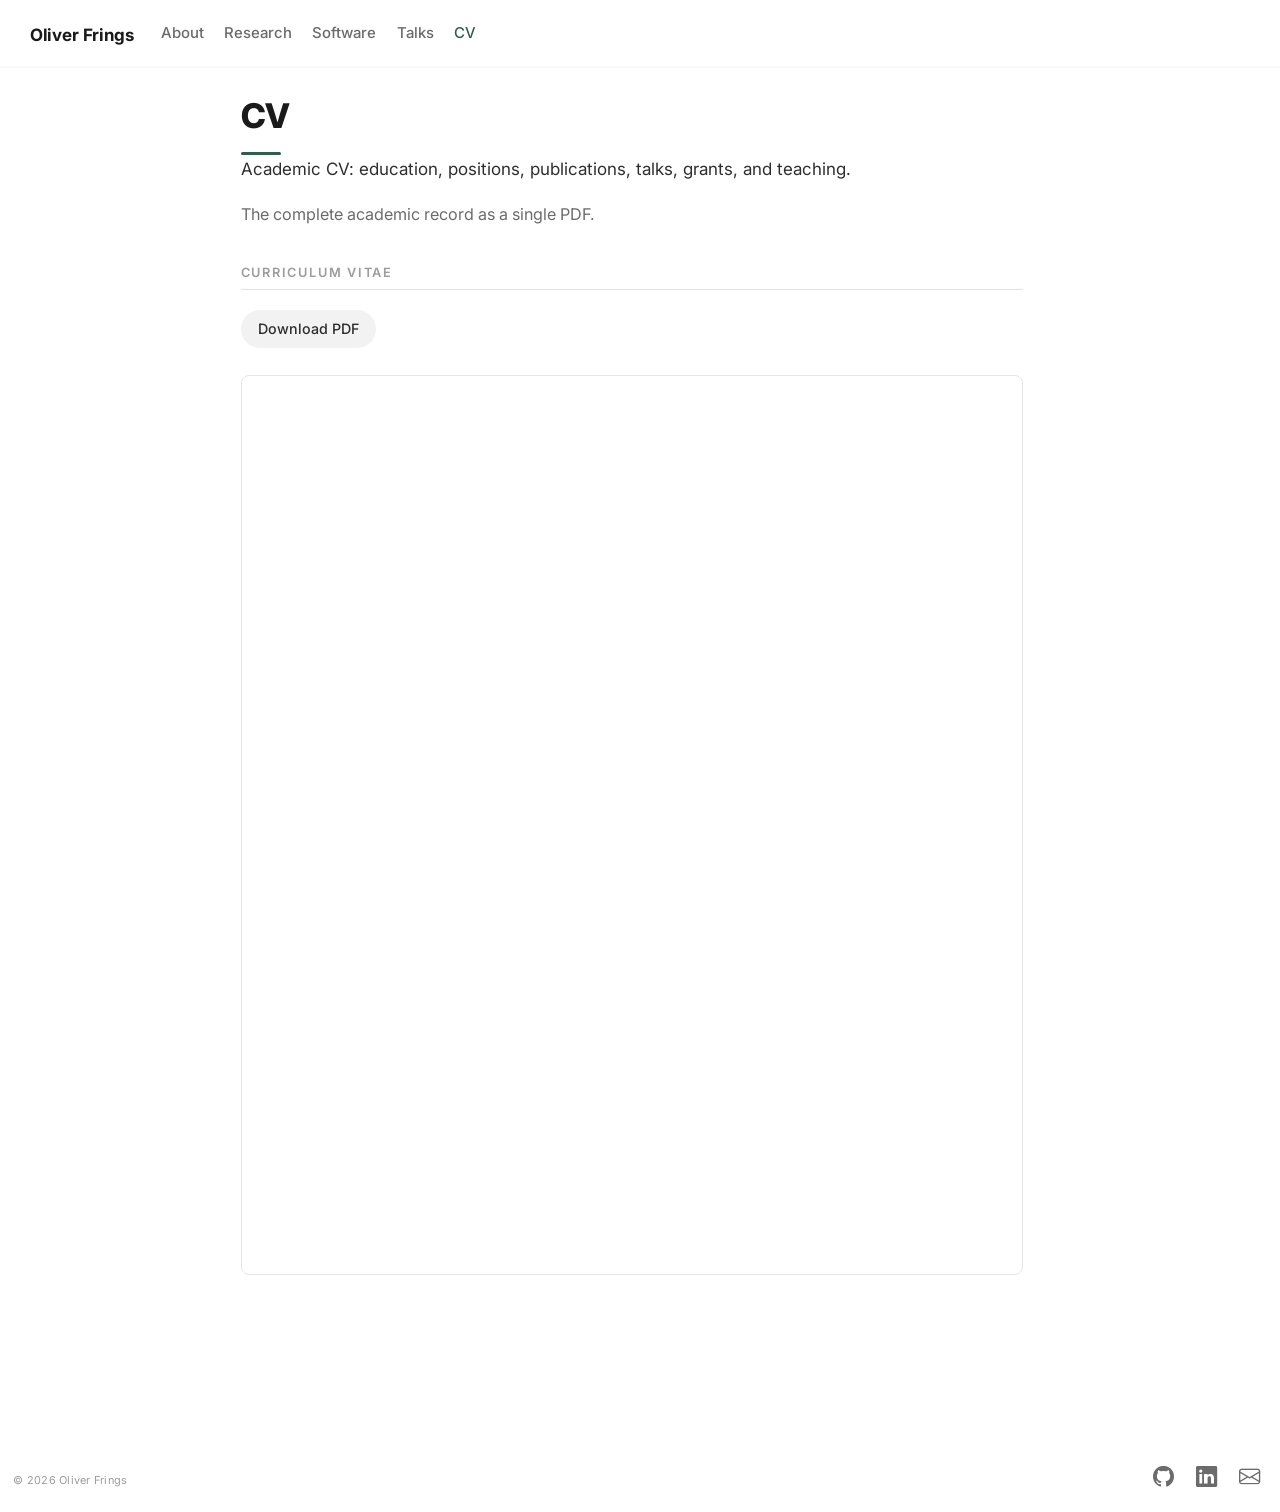
==== docs/cv.html @ c89a1212 "Reduce name and content repetition across pages Co-Authored-By: Claude Fable 5 <noreply@anthropic.co" ====
<!DOCTYPE html>
<html xmlns="http://www.w3.org/1999/xhtml" lang="en" xml:lang="en"><head>

<meta charset="utf-8">
<meta name="generator" content="quarto-1.9.38">

<meta name="viewport" content="width=device-width, initial-scale=1.0, user-scalable=yes">

<meta name="description" content="Academic CV: education, positions, publications, talks, grants, and teaching.">

<title>CV – Oliver Frings</title>
<style>
/* Default styles provided by pandoc.
** See https://pandoc.org/MANUAL.html#variables-for-html for config info.
*/
code{white-space: pre-wrap;}
span.smallcaps{font-variant: small-caps;}
div.columns{display: flex; gap: min(4vw, 1.5em);}
div.column{flex: auto; overflow-x: auto;}
div.hanging-indent{margin-left: 1.5em; text-indent: -1.5em;}
ul.task-list{list-style: none;}
ul.task-list li input[type="checkbox"] {
  width: 0.8em;
  margin: 0 0.8em 0.2em -1em; /* quarto-specific, see https://github.com/quarto-dev/quarto-cli/issues/4556 */ 
  vertical-align: middle;
}
</style>


<script src="site_libs/quarto-nav/quarto-nav.js"></script>
<script src="site_libs/quarto-nav/headroom.min.js"></script>
<link href="./assets/favicon.svg" rel="icon" type="image/svg+xml">
<script src="site_libs/clipboard/clipboard.min.js"></script>
<script src="site_libs/quarto-html/quarto.js" type="module"></script>
<script src="site_libs/quarto-html/tabsets/tabsets.js" type="module"></script>
<script src="site_libs/quarto-html/popper.min.js"></script>
<script src="site_libs/quarto-html/tippy.umd.min.js"></script>
<script src="site_libs/quarto-html/anchor.min.js"></script>
<link href="site_libs/quarto-html/tippy.css" rel="stylesheet">
<link href="site_libs/quarto-html/quarto-syntax-highlighting-15634bcf2e68342d4ad2dfa704d543f6.css" rel="stylesheet" id="quarto-text-highlighting-styles">
<script src="site_libs/bootstrap/bootstrap.min.js"></script>
<link href="site_libs/bootstrap/bootstrap-icons.css" rel="stylesheet">
<link href="site_libs/bootstrap/bootstrap-99e73b617d956689dbce2d72e09e2d67.min.css" rel="stylesheet" append-hash="true" id="quarto-bootstrap" data-mode="light">
<script id="quarto-search-options" type="application/json">{
  "language": {
    "search-no-results-text": "No results",
    "search-matching-documents-text": "matching documents",
    "search-copy-link-title": "Copy link to search",
    "search-hide-matches-text": "Hide additional matches",
    "search-more-match-text": "more match in this document",
    "search-more-matches-text": "more matches in this document",
    "search-clear-button-title": "Clear",
    "search-text-placeholder": "",
    "search-detached-cancel-button-title": "Cancel",
    "search-submit-button-title": "Submit",
    "search-label": "Search"
  }
}</script>
<link rel="preconnect" href="https://fonts.googleapis.com">
<link rel="preconnect" href="https://fonts.gstatic.com" crossorigin="">
<link href="https://fonts.googleapis.com/css2?family=Inter:wght@400;500;600;700;800&amp;display=swap" rel="stylesheet">
<script type="application/ld+json">
{
  "@context": "https://schema.org",
  "@type": "Person",
  "name": "Oliver Frings",
  "url": "https://o-frings.github.io",
  "jobTitle": "PhD Candidate in Economics",
  "worksFor": [
    {"@type": "Organization", "name": "AgroParisTech"},
    {"@type": "Organization", "name": "Climate Economics Chair"}
  ],
  "affiliation": [
    {"@type": "Organization", "name": "University of Cambridge, Department of Land Economy"}
  ],
  "email": "oliver.frings@agroparistech.fr",
  "sameAs": [
    "https://orcid.org/0000-0003-2682-2304",
    "https://scholar.google.com/citations?user=DgFqKHYAAAAJ",
    "https://www.linkedin.com/in/oliver-frings-x161/",
    "https://github.com/o-frings"
  ]
}
</script>


<meta property="og:title" content="CV – Oliver Frings">
<meta property="og:description" content="Academic CV: education, positions, publications, talks, grants, and teaching.">
<meta property="og:site_name" content="Oliver Frings">
<meta name="twitter:title" content="CV – Oliver Frings">
<meta name="twitter:description" content="Academic CV: education, positions, publications, talks, grants, and teaching.">
<meta name="twitter:card" content="summary">
</head>

<body class="nav-fixed fullcontent quarto-light">

<div id="quarto-search-results"></div>
  <header id="quarto-header" class="headroom fixed-top">
    <nav class="navbar navbar-expand-lg " data-bs-theme="dark">
      <div class="navbar-container container-fluid">
      <div class="navbar-brand-container mx-auto">
    <a class="navbar-brand" href="./index.html">
    <span class="navbar-title">Oliver Frings</span>
    </a>
  </div>
          <button class="navbar-toggler" type="button" data-bs-toggle="collapse" data-bs-target="#navbarCollapse" aria-controls="navbarCollapse" role="menu" aria-expanded="false" aria-label="Toggle navigation" onclick="if (window.quartoToggleHeadroom) { window.quartoToggleHeadroom(); }">
  <span class="navbar-toggler-icon"></span>
</button>
          <div class="collapse navbar-collapse" id="navbarCollapse">
            <ul class="navbar-nav navbar-nav-scroll me-auto">
  <li class="nav-item">
    <a class="nav-link" href="./index.html"> 
<span class="menu-text">About</span></a>
  </li>  
  <li class="nav-item">
    <a class="nav-link" href="./research.html"> 
<span class="menu-text">Research</span></a>
  </li>  
  <li class="nav-item">
    <a class="nav-link" href="./software.html"> 
<span class="menu-text">Software</span></a>
  </li>  
  <li class="nav-item">
    <a class="nav-link" href="./talks.html"> 
<span class="menu-text">Talks</span></a>
  </li>  
  <li class="nav-item">
    <a class="nav-link active" href="./cv.html" aria-current="page"> 
<span class="menu-text">CV</span></a>
  </li>  
</ul>
          </div> <!-- /navcollapse -->
            <div class="quarto-navbar-tools">
</div>
      </div> <!-- /container-fluid -->
    </nav>
</header>
<!-- content -->
<div id="quarto-content" class="quarto-container page-columns page-rows-contents page-layout-article page-navbar">
<!-- sidebar -->
<!-- margin-sidebar -->
    
<!-- main -->
<main class="content" id="quarto-document-content">

<header id="title-block-header" class="quarto-title-block default">
<div class="quarto-title">
<h1 class="title">CV</h1>
</div>

<div>
  <div class="description">
    Academic CV: education, positions, publications, talks, grants, and teaching.
  </div>
</div>


<div class="quarto-title-meta">

    
  
    
  </div>
  


</header>


<p><span class="lead-line">The complete academic record as a single PDF.</span></p>
<section id="curriculum-vitae" class="level2">
<h2 class="anchored" data-anchor-id="curriculum-vitae">Curriculum vitae</h2>
<p><a href="assets/CV_Oliver_Frings.pdf" class="pill">Download PDF</a></p>
<iframe src="assets/CV_Oliver_Frings.pdf" width="100%" height="900">
</iframe>


</section>

</main> <!-- /main -->
<script id="quarto-html-after-body" type="application/javascript">
  window.document.addEventListener("DOMContentLoaded", function (event) {
    const icon = "";
    const anchorJS = new window.AnchorJS();
    anchorJS.options = {
      placement: 'right',
      icon: icon
    };
    anchorJS.add('.anchored');
    const isCodeAnnotation = (el) => {
      for (const clz of el.classList) {
        if (clz.startsWith('code-annotation-')) {                     
          return true;
        }
      }
      return false;
    }
    const onCopySuccess = function(e) {
      // button target
      const button = e.trigger;
      // don't keep focus
      button.blur();
      // flash "checked"
      button.classList.add('code-copy-button-checked');
      var currentTitle = button.getAttribute("title");
      button.setAttribute("title", "Copied!");
      let tooltip;
      if (window.bootstrap) {
        button.setAttribute("data-bs-toggle", "tooltip");
        button.setAttribute("data-bs-placement", "left");
        button.setAttribute("data-bs-title", "Copied!");
        tooltip = new bootstrap.Tooltip(button, 
          { trigger: "manual", 
            customClass: "code-copy-button-tooltip",
            offset: [0, -8]});
        tooltip.show();    
      }
      setTimeout(function() {
        if (tooltip) {
          tooltip.hide();
          button.removeAttribute("data-bs-title");
          button.removeAttribute("data-bs-toggle");
          button.removeAttribute("data-bs-placement");
        }
        button.setAttribute("title", currentTitle);
        button.classList.remove('code-copy-button-checked');
      }, 1000);
      // clear code selection
      e.clearSelection();
    }
    const getTextToCopy = function(trigger) {
      const outerScaffold = trigger.parentElement.cloneNode(true);
      const codeEl = outerScaffold.querySelector('code');
      for (const childEl of codeEl.children) {
        if (isCodeAnnotation(childEl)) {
          childEl.remove();
        }
      }
      return codeEl.innerText;
    }
    const clipboard = new window.ClipboardJS('.code-copy-button:not([data-in-quarto-modal])', {
      text: getTextToCopy
    });
    clipboard.on('success', onCopySuccess);
    if (window.document.getElementById('quarto-embedded-source-code-modal')) {
      const clipboardModal = new window.ClipboardJS('.code-copy-button[data-in-quarto-modal]', {
        text: getTextToCopy,
        container: window.document.getElementById('quarto-embedded-source-code-modal')
      });
      clipboardModal.on('success', onCopySuccess);
    }
      var localhostRegex = new RegExp(/^(?:http|https):\/\/localhost\:?[0-9]*\//);
      var mailtoRegex = new RegExp(/^mailto:/);
        var filterRegex = new RegExp("https:\/\/o-frings\.github\.io");
      var isInternal = (href) => {
          return filterRegex.test(href) || localhostRegex.test(href) || mailtoRegex.test(href);
      }
      // Inspect non-navigation links and adorn them if external
     var links = window.document.querySelectorAll('a[href]:not(.nav-link):not(.navbar-brand):not(.toc-action):not(.sidebar-link):not(.sidebar-item-toggle):not(.pagination-link):not(.no-external):not([aria-hidden]):not(.dropdown-item):not(.quarto-navigation-tool):not(.about-link)');
      for (var i=0; i<links.length; i++) {
        const link = links[i];
        if (!isInternal(link.href)) {
          // undo the damage that might have been done by quarto-nav.js in the case of
          // links that we want to consider external
          if (link.dataset.originalHref !== undefined) {
            link.href = link.dataset.originalHref;
          }
            // target, if specified
            link.setAttribute("target", "_blank");
            if (link.getAttribute("rel") === null) {
              link.setAttribute("rel", "noopener");
            }
        }
      }
    function tippyHover(el, contentFn, onTriggerFn, onUntriggerFn) {
      const config = {
        allowHTML: true,
        maxWidth: 500,
        delay: 100,
        arrow: false,
        appendTo: function(el) {
            return el.parentElement;
        },
        interactive: true,
        interactiveBorder: 10,
        theme: 'quarto',
        placement: 'bottom-start',
      };
      if (contentFn) {
        config.content = contentFn;
      }
      if (onTriggerFn) {
        config.onTrigger = onTriggerFn;
      }
      if (onUntriggerFn) {
        config.onUntrigger = onUntriggerFn;
      }
      window.tippy(el, config); 
    }
    const noterefs = window.document.querySelectorAll('a[role="doc-noteref"]');
    for (var i=0; i<noterefs.length; i++) {
      const ref = noterefs[i];
      tippyHover(ref, function() {
        // use id or data attribute instead here
        let href = ref.getAttribute('data-footnote-href') || ref.getAttribute('href');
        try { href = new URL(href).hash; } catch {}
        const id = href.replace(/^#\/?/, "");
        const note = window.document.getElementById(id);
        if (note) {
          return note.innerHTML;
        } else {
          return "";
        }
      });
    }
    const xrefs = window.document.querySelectorAll('a.quarto-xref');
    const processXRef = (id, note) => {
      // Strip column container classes
      const stripColumnClz = (el) => {
        el.classList.remove("page-full", "page-columns");
        if (el.children) {
          for (const child of el.children) {
            stripColumnClz(child);
          }
        }
      }
      stripColumnClz(note)
      if (id === null || id.startsWith('sec-')) {
        // Special case sections, only their first couple elements
        const container = document.createElement("div");
        if (note.children && note.children.length > 2) {
          container.appendChild(note.children[0].cloneNode(true));
          for (let i = 1; i < note.children.length; i++) {
            const child = note.children[i];
            if (child.tagName === "P" && child.innerText === "") {
              continue;
            } else {
              container.appendChild(child.cloneNode(true));
              break;
            }
          }
          if (window.Quarto?.typesetMath) {
            window.Quarto.typesetMath(container);
          }
          return container.innerHTML
        } else {
          if (window.Quarto?.typesetMath) {
            window.Quarto.typesetMath(note);
          }
          return note.innerHTML;
        }
      } else {
        // Remove any anchor links if they are present
        const anchorLink = note.querySelector('a.anchorjs-link');
        if (anchorLink) {
          anchorLink.remove();
        }
        if (window.Quarto?.typesetMath) {
          window.Quarto.typesetMath(note);
        }
        if (note.classList.contains("callout")) {
          return note.outerHTML;
        } else {
          return note.innerHTML;
        }
      }
    }
    for (var i=0; i<xrefs.length; i++) {
      const xref = xrefs[i];
      tippyHover(xref, undefined, function(instance) {
        instance.disable();
        let url = xref.getAttribute('href');
        let hash = undefined; 
        if (url.startsWith('#')) {
          hash = url;
        } else {
          try { hash = new URL(url).hash; } catch {}
        }
        if (hash) {
          const id = hash.replace(/^#\/?/, "");
          const note = window.document.getElementById(id);
          if (note !== null) {
            try {
              const html = processXRef(id, note.cloneNode(true));
              instance.setContent(html);
            } finally {
              instance.enable();
              instance.show();
            }
          } else {
            // See if we can fetch this
            fetch(url.split('#')[0])
            .then(res => res.text())
            .then(html => {
              const parser = new DOMParser();
              const htmlDoc = parser.parseFromString(html, "text/html");
              const note = htmlDoc.getElementById(id);
              if (note !== null) {
                const html = processXRef(id, note);
                instance.setContent(html);
              } 
            }).finally(() => {
              instance.enable();
              instance.show();
            });
          }
        } else {
          // See if we can fetch a full url (with no hash to target)
          // This is a special case and we should probably do some content thinning / targeting
          fetch(url)
          .then(res => res.text())
          .then(html => {
            const parser = new DOMParser();
            const htmlDoc = parser.parseFromString(html, "text/html");
            const note = htmlDoc.querySelector('main.content');
            if (note !== null) {
              // This should only happen for chapter cross references
              // (since there is no id in the URL)
              // remove the first header
              if (note.children.length > 0 && note.children[0].tagName === "HEADER") {
                note.children[0].remove();
              }
              const html = processXRef(null, note);
              instance.setContent(html);
            } 
          }).finally(() => {
            instance.enable();
            instance.show();
          });
        }
      }, function(instance) {
      });
    }
        let selectedAnnoteEl;
        const selectorForAnnotation = ( cell, annotation) => {
          let cellAttr = 'data-code-cell="' + cell + '"';
          let lineAttr = 'data-code-annotation="' +  annotation + '"';
          const selector = 'span[' + cellAttr + '][' + lineAttr + ']';
          return selector;
        }
        const selectCodeLines = (annoteEl) => {
          const doc = window.document;
          const targetCell = annoteEl.getAttribute("data-target-cell");
          const targetAnnotation = annoteEl.getAttribute("data-target-annotation");
          const annoteSpan = window.document.querySelector(selectorForAnnotation(targetCell, targetAnnotation));
          const lines = annoteSpan.getAttribute("data-code-lines").split(",");
          const lineIds = lines.map((line) => {
            return targetCell + "-" + line;
          })
          let top = null;
          let height = null;
          let parent = null;
          if (lineIds.length > 0) {
              //compute the position of the single el (top and bottom and make a div)
              const el = window.document.getElementById(lineIds[0]);
              top = el.offsetTop;
              height = el.offsetHeight;
              parent = el.parentElement.parentElement;
            if (lineIds.length > 1) {
              const lastEl = window.document.getElementById(lineIds[lineIds.length - 1]);
              const bottom = lastEl.offsetTop + lastEl.offsetHeight;
              height = bottom - top;
            }
            if (top !== null && height !== null && parent !== null) {
              // cook up a div (if necessary) and position it 
              let div = window.document.getElementById("code-annotation-line-highlight");
              if (div === null) {
                div = window.document.createElement("div");
                div.setAttribute("id", "code-annotation-line-highlight");
                div.style.position = 'absolute';
                parent.appendChild(div);
              }
              div.style.top = top - 2 + "px";
              div.style.height = height + 4 + "px";
              div.style.left = 0;
              let gutterDiv = window.document.getElementById("code-annotation-line-highlight-gutter");
              if (gutterDiv === null) {
                gutterDiv = window.document.createElement("div");
                gutterDiv.setAttribute("id", "code-annotation-line-highlight-gutter");
                gutterDiv.style.position = 'absolute';
                const codeCell = window.document.getElementById(targetCell);
                const gutter = codeCell.querySelector('.code-annotation-gutter');
                gutter.appendChild(gutterDiv);
              }
              gutterDiv.style.top = top - 2 + "px";
              gutterDiv.style.height = height + 4 + "px";
            }
            selectedAnnoteEl = annoteEl;
          }
        };
        const unselectCodeLines = () => {
          const elementsIds = ["code-annotation-line-highlight", "code-annotation-line-highlight-gutter"];
          elementsIds.forEach((elId) => {
            const div = window.document.getElementById(elId);
            if (div) {
              div.remove();
            }
          });
          selectedAnnoteEl = undefined;
        };
          // Handle positioning of the toggle
      window.addEventListener(
        "resize",
        throttle(() => {
          elRect = undefined;
          if (selectedAnnoteEl) {
            selectCodeLines(selectedAnnoteEl);
          }
        }, 10)
      );
      function throttle(fn, ms) {
      let throttle = false;
      let timer;
        return (...args) => {
          if(!throttle) { // first call gets through
              fn.apply(this, args);
              throttle = true;
          } else { // all the others get throttled
              if(timer) clearTimeout(timer); // cancel #2
              timer = setTimeout(() => {
                fn.apply(this, args);
                timer = throttle = false;
              }, ms);
          }
        };
      }
        // Attach click handler to the DT
        const annoteDls = window.document.querySelectorAll('dt[data-target-cell]');
        for (const annoteDlNode of annoteDls) {
          annoteDlNode.addEventListener('click', (event) => {
            const clickedEl = event.target;
            if (clickedEl !== selectedAnnoteEl) {
              unselectCodeLines();
              const activeEl = window.document.querySelector('dt[data-target-cell].code-annotation-active');
              if (activeEl) {
                activeEl.classList.remove('code-annotation-active');
              }
              selectCodeLines(clickedEl);
              clickedEl.classList.add('code-annotation-active');
            } else {
              // Unselect the line
              unselectCodeLines();
              clickedEl.classList.remove('code-annotation-active');
            }
          });
        }
    const findCites = (el) => {
      const parentEl = el.parentElement;
      if (parentEl) {
        const cites = parentEl.dataset.cites;
        if (cites) {
          return {
            el,
            cites: cites.split(' ')
          };
        } else {
          return findCites(el.parentElement)
        }
      } else {
        return undefined;
      }
    };
    var bibliorefs = window.document.querySelectorAll('a[role="doc-biblioref"]');
    for (var i=0; i<bibliorefs.length; i++) {
      const ref = bibliorefs[i];
      const citeInfo = findCites(ref);
      if (citeInfo) {
        tippyHover(citeInfo.el, function() {
          var popup = window.document.createElement('div');
          citeInfo.cites.forEach(function(cite) {
            var citeDiv = window.document.createElement('div');
            citeDiv.classList.add('hanging-indent');
            citeDiv.classList.add('csl-entry');
            var biblioDiv = window.document.getElementById('ref-' + cite);
            if (biblioDiv) {
              citeDiv.innerHTML = biblioDiv.innerHTML;
            }
            popup.appendChild(citeDiv);
          });
          return popup.innerHTML;
        });
      }
    }
  });
  </script>
</div> <!-- /content -->
<footer class="footer">
  <div class="nav-footer">
    <div class="nav-footer-left">
<p>© 2026 Oliver Frings</p>
</div>   
    <div class="nav-footer-center">
      &nbsp;
    </div>
    <div class="nav-footer-right">
      <ul class="footer-items list-unstyled">
    <li class="nav-item compact">
    <a class="nav-link" href="https://github.com/o-frings">
      <i class="bi bi-github" role="img" aria-label="GitHub">
</i> 
    </a>
  </li>  
    <li class="nav-item compact">
    <a class="nav-link" href="https://www.linkedin.com/in/oliver-frings-x161/">
      <i class="bi bi-linkedin" role="img" aria-label="LinkedIn">
</i> 
    </a>
  </li>  
    <li class="nav-item compact">
    <a class="nav-link" href="mailto:oliver.frings@agroparistech.fr">
      <i class="bi bi-envelope" role="img" aria-label="Email">
</i> 
    </a>
  </li>  
</ul>
    </div>
  </div>
</footer>
<script>
// Swipe left/right on touch devices to move between pages
(function () {
  if (!('ontouchstart' in window)) return;
  var pages = ['index.html', 'research.html', 'software.html', 'talks.html', 'cv.html'];
  var path = location.pathname.split('/').pop() || 'index.html';
  var i = pages.indexOf(path);
  if (i < 0) return;
  var x0 = null, y0 = 0, t0 = 0;
  document.addEventListener('touchstart', function (e) {
    if (e.touches.length !== 1) { x0 = null; return; }
    x0 = e.touches[0].clientX; y0 = e.touches[0].clientY; t0 = Date.now();
  }, { passive: true });
  document.addEventListener('touchend', function (e) {
    if (x0 === null) return;
    var dx = e.changedTouches[0].clientX - x0;
    var dy = e.changedTouches[0].clientY - y0;
    var dt = Date.now() - t0;
    x0 = null;
    if (dt > 600 || Math.abs(dx) < 70 || Math.abs(dy) > 50) return;
    var j = dx < 0 ? i + 1 : i - 1;
    if (j < 0 || j >= pages.length) return;
    location.href = pages[j];
  }, { passive: true });
})();
</script>




</body></html>
---- docs/site_libs/quarto-html/tippy.css ----
.tippy-box[data-animation=fade][data-state=hidden]{opacity:0}[data-tippy-root]{max-width:calc(100vw - 10px)}.tippy-box{position:relative;background-color:#333;color:#fff;border-radius:4px;font-size:14px;line-height:1.4;white-space:normal;outline:0;transition-property:transform,visibility,opacity}.tippy-box[data-placement^=top]>.tippy-arrow{bottom:0}.tippy-box[data-placement^=top]>.tippy-arrow:before{bottom:-7px;left:0;border-width:8px 8px 0;border-top-color:initial;transform-origin:center top}.tippy-box[data-placement^=bottom]>.tippy-arrow{top:0}.tippy-box[data-placement^=bottom]>.tippy-arrow:before{top:-7px;left:0;border-width:0 8px 8px;border-bottom-color:initial;transform-origin:center bottom}.tippy-box[data-placement^=left]>.tippy-arrow{right:0}.tippy-box[data-placement^=left]>.tippy-arrow:before{border-width:8px 0 8px 8px;border-left-color:initial;right:-7px;transform-origin:center left}.tippy-box[data-placement^=right]>.tippy-arrow{left:0}.tippy-box[data-placement^=right]>.tippy-arrow:before{left:-7px;border-width:8px 8px 8px 0;border-right-color:initial;transform-origin:center right}.tippy-box[data-inertia][data-state=visible]{transition-timing-function:cubic-bezier(.54,1.5,.38,1.11)}.tippy-arrow{width:16px;height:16px;color:#333}.tippy-arrow:before{content:"";position:absolute;border-color:transparent;border-style:solid}.tippy-content{position:relative;padding:5px 9px;z-index:1}
---- docs/site_libs/quarto-html/quarto-syntax-highlighting-15634bcf2e68342d4ad2dfa704d543f6.css ----
/* quarto syntax highlight colors */
:root {
  --quarto-hl-ot-color: #003B4F;
  --quarto-hl-at-color: #657422;
  --quarto-hl-ss-color: #20794D;
  --quarto-hl-an-color: #5E5E5E;
  --quarto-hl-fu-color: #4758AB;
  --quarto-hl-st-color: #20794D;
  --quarto-hl-cf-color: #003B4F;
  --quarto-hl-op-color: #5E5E5E;
  --quarto-hl-er-color: #AD0000;
  --quarto-hl-bn-color: #AD0000;
  --quarto-hl-al-color: #AD0000;
  --quarto-hl-va-color: #111111;
  --quarto-hl-bu-color: inherit;
  --quarto-hl-ex-color: inherit;
  --quarto-hl-pp-color: #AD0000;
  --quarto-hl-in-color: #5E5E5E;
  --quarto-hl-vs-color: #20794D;
  --quarto-hl-wa-color: #5E5E5E;
  --quarto-hl-do-color: #5E5E5E;
  --quarto-hl-im-color: #00769E;
  --quarto-hl-ch-color: #20794D;
  --quarto-hl-dt-color: #AD0000;
  --quarto-hl-fl-color: #AD0000;
  --quarto-hl-co-color: #5E5E5E;
  --quarto-hl-cv-color: #5E5E5E;
  --quarto-hl-cn-color: #8f5902;
  --quarto-hl-sc-color: #5E5E5E;
  --quarto-hl-dv-color: #AD0000;
  --quarto-hl-kw-color: #003B4F;
}

/* other quarto variables */
:root {
  --quarto-font-monospace: SFMono-Regular, Menlo, Monaco, Consolas, "Liberation Mono", "Courier New", monospace;
}

/* syntax highlight based on Pandoc's rules */
pre > code.sourceCode > span {
  color: #003B4F;
}

code.sourceCode > span {
  color: #003B4F;
}

div.sourceCode,
div.sourceCode pre.sourceCode {
  color: #003B4F;
}

/* Normal */
code span {
  color: #003B4F;
}

/* Alert */
code span.al {
  color: #AD0000;
  font-style: inherit;
}

/* Annotation */
code span.an {
  color: #5E5E5E;
  font-style: inherit;
}

/* Attribute */
code span.at {
  color: #657422;
  font-style: inherit;
}

/* BaseN */
code span.bn {
  color: #AD0000;
  font-style: inherit;
}

/* BuiltIn */
code span.bu {
  font-style: inherit;
}

/* ControlFlow */
code span.cf {
  color: #003B4F;
  font-weight: bold;
  font-style: inherit;
}

/* Char */
code span.ch {
  color: #20794D;
  font-style: inherit;
}

/* Constant */
code span.cn {
  color: #8f5902;
  font-style: inherit;
}

/* Comment */
code span.co {
  color: #5E5E5E;
  font-style: inherit;
}

/* CommentVar */
code span.cv {
  color: #5E5E5E;
  font-style: italic;
}

/* Documentation */
code span.do {
  color: #5E5E5E;
  font-style: italic;
}

/* DataType */
code span.dt {
  color: #AD0000;
  font-style: inherit;
}

/* DecVal */
code span.dv {
  color: #AD0000;
  font-style: inherit;
}

/* Error */
code span.er {
  color: #AD0000;
  font-style: inherit;
}

/* Extension */
code span.ex {
  font-style: inherit;
}

/* Float */
code span.fl {
  color: #AD0000;
  font-style: inherit;
}

/* Function */
code span.fu {
  color: #4758AB;
  font-style: inherit;
}

/* Import */
code span.im {
  color: #00769E;
  font-style: inherit;
}

/* Information */
code span.in {
  color: #5E5E5E;
  font-style: inherit;
}

/* Keyword */
code span.kw {
  color: #003B4F;
  font-weight: bold;
  font-style: inherit;
}

/* Operator */
code span.op {
  color: #5E5E5E;
  font-style: inherit;
}

/* Other */
code span.ot {
  color: #003B4F;
  font-style: inherit;
}

/* Preprocessor */
code span.pp {
  color: #AD0000;
  font-style: inherit;
}

/* SpecialChar */
code span.sc {
  color: #5E5E5E;
  font-style: inherit;
}

/* SpecialString */
code span.ss {
  color: #20794D;
  font-style: inherit;
}

/* String */
code span.st {
  color: #20794D;
  font-style: inherit;
}

/* Variable */
code span.va {
  color: #111111;
  font-style: inherit;
}

/* VerbatimString */
code span.vs {
  color: #20794D;
  font-style: inherit;
}

/* Warning */
code span.wa {
  color: #5E5E5E;
  font-style: italic;
}

.prevent-inlining {
  content: "</";
}

/*# sourceMappingURL=f23921c56f73e400b49028c9186a1aa0.css.map */
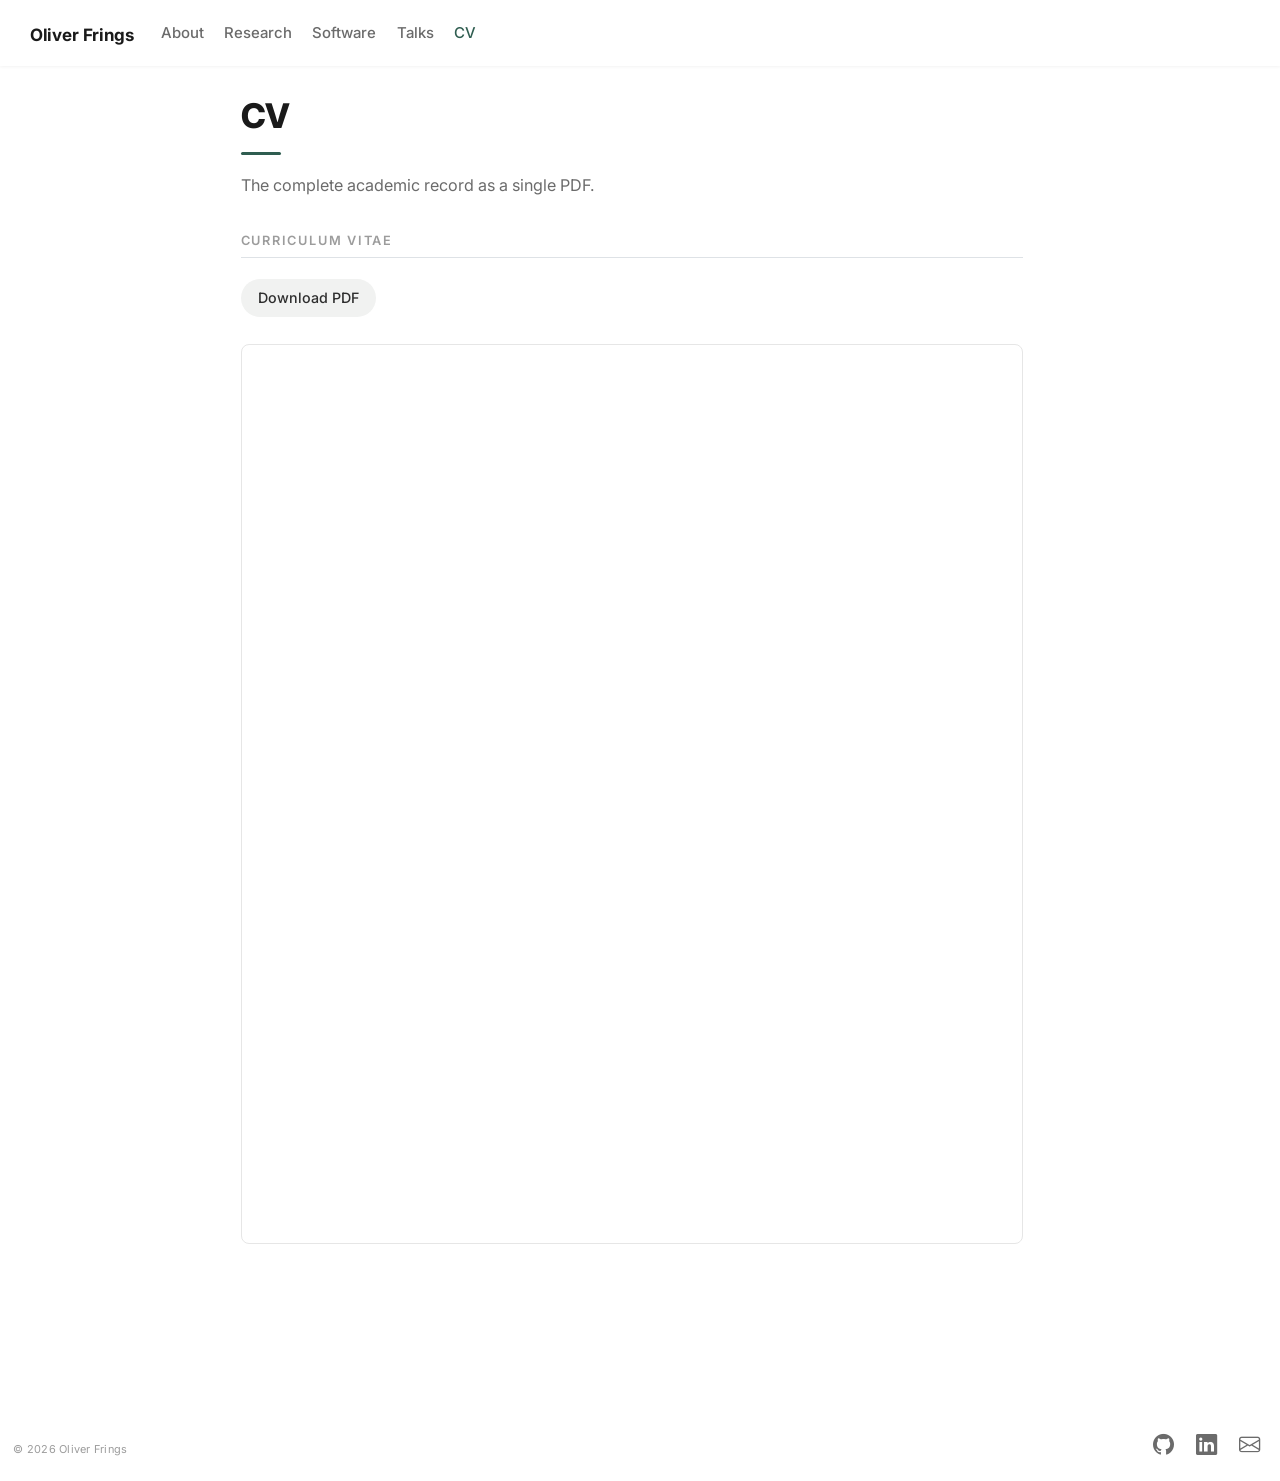
==== commit 5afb5e8a: "Hide meta descriptions from title block; normalize spacing scale Co-Authored-By: Claude Fable 5 <nor" ====
--- a/docs/cv.html
+++ b/docs/cv.html
@@ -40,7 +40,7 @@
 <link href="site_libs/quarto-html/quarto-syntax-highlighting-15634bcf2e68342d4ad2dfa704d543f6.css" rel="stylesheet" id="quarto-text-highlighting-styles">
 <script src="site_libs/bootstrap/bootstrap.min.js"></script>
 <link href="site_libs/bootstrap/bootstrap-icons.css" rel="stylesheet">
-<link href="site_libs/bootstrap/bootstrap-99e73b617d956689dbce2d72e09e2d67.min.css" rel="stylesheet" append-hash="true" id="quarto-bootstrap" data-mode="light">
+<link href="site_libs/bootstrap/bootstrap-92b9740aed31e98cfaa39617125f1cf5.min.css" rel="stylesheet" append-hash="true" id="quarto-bootstrap" data-mode="light">
 <script id="quarto-search-options" type="application/json">{
   "language": {
     "search-no-results-text": "No results",
@@ -56,6 +56,7 @@
     "search-label": "Search"
   }
 }</script>
+<meta name="google-site-verification" content="ge5UxnFAmTENljh_lLbu57GB_MoQD5yZYR192TMtkgE">
 <link rel="preconnect" href="https://fonts.googleapis.com">
 <link rel="preconnect" href="https://fonts.gstatic.com" crossorigin="">
 <link href="https://fonts.googleapis.com/css2?family=Inter:wght@400;500;600;700;800&amp;display=swap" rel="stylesheet">
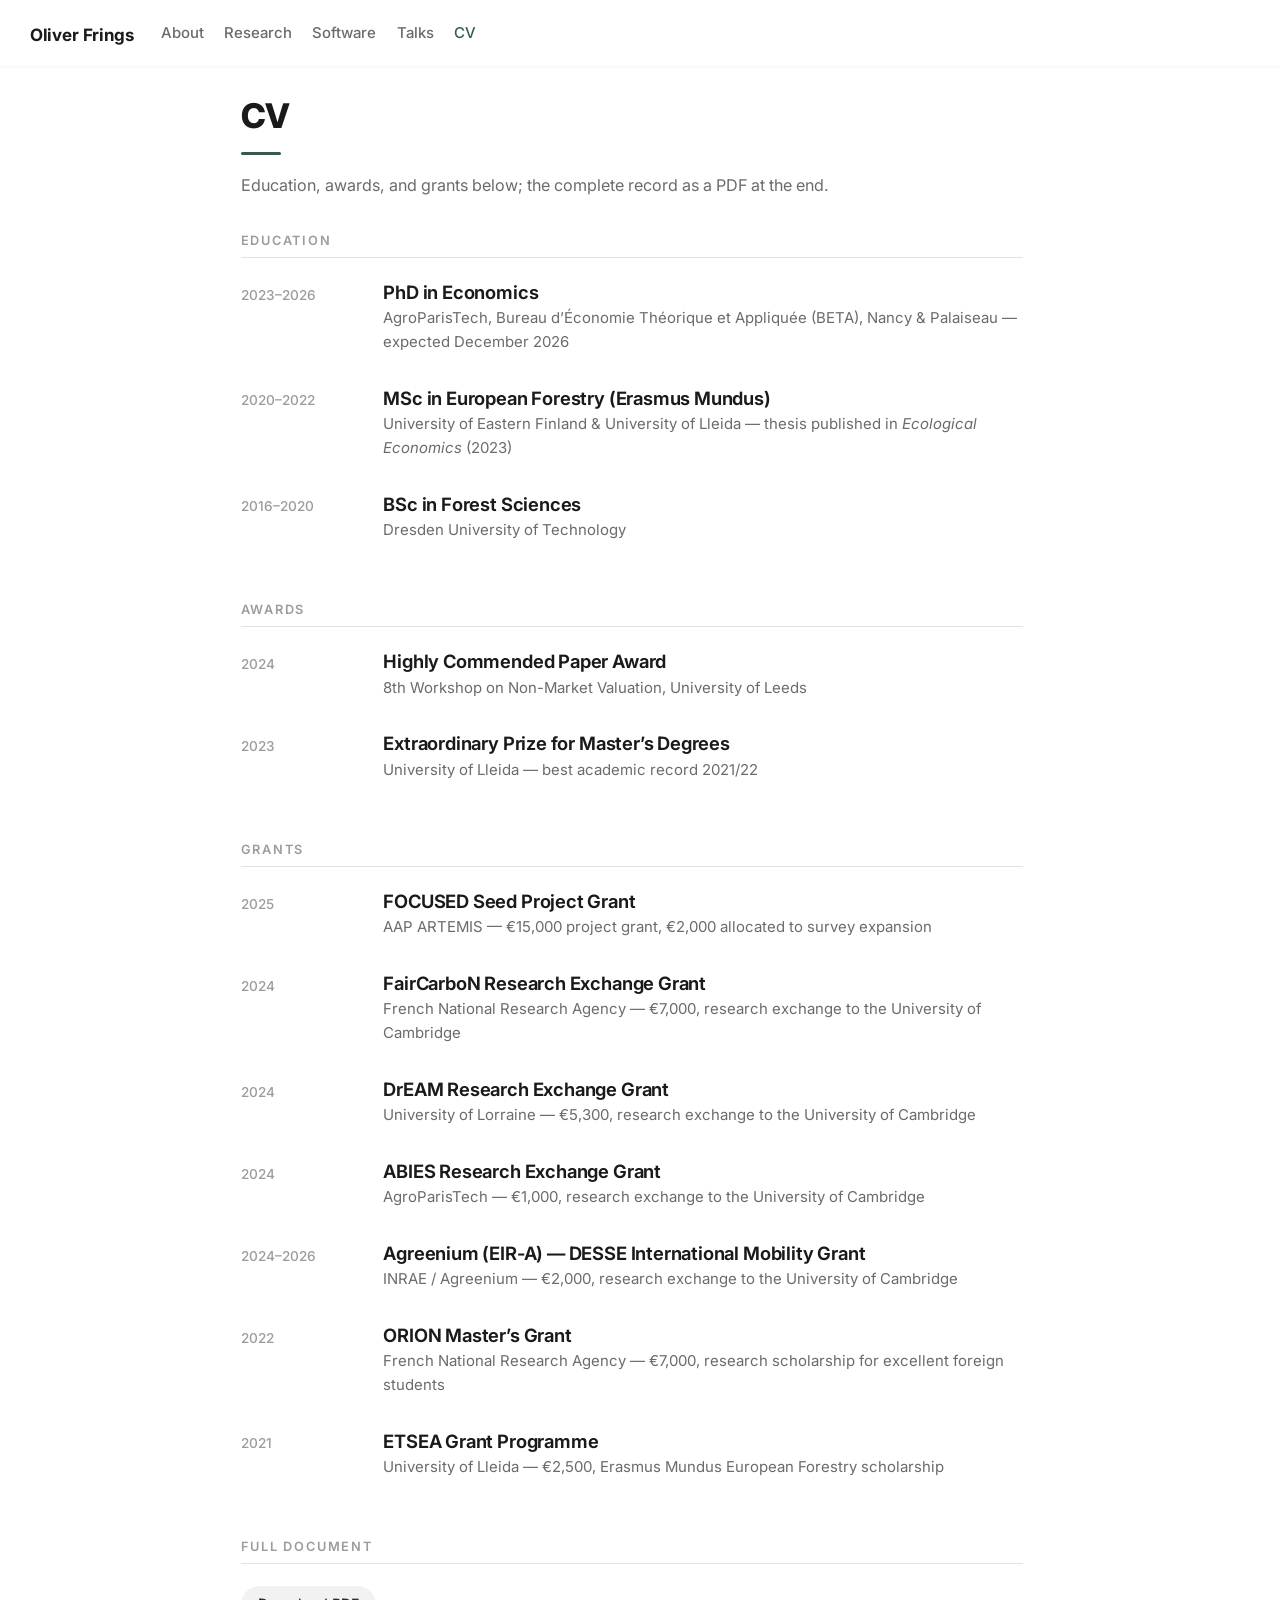
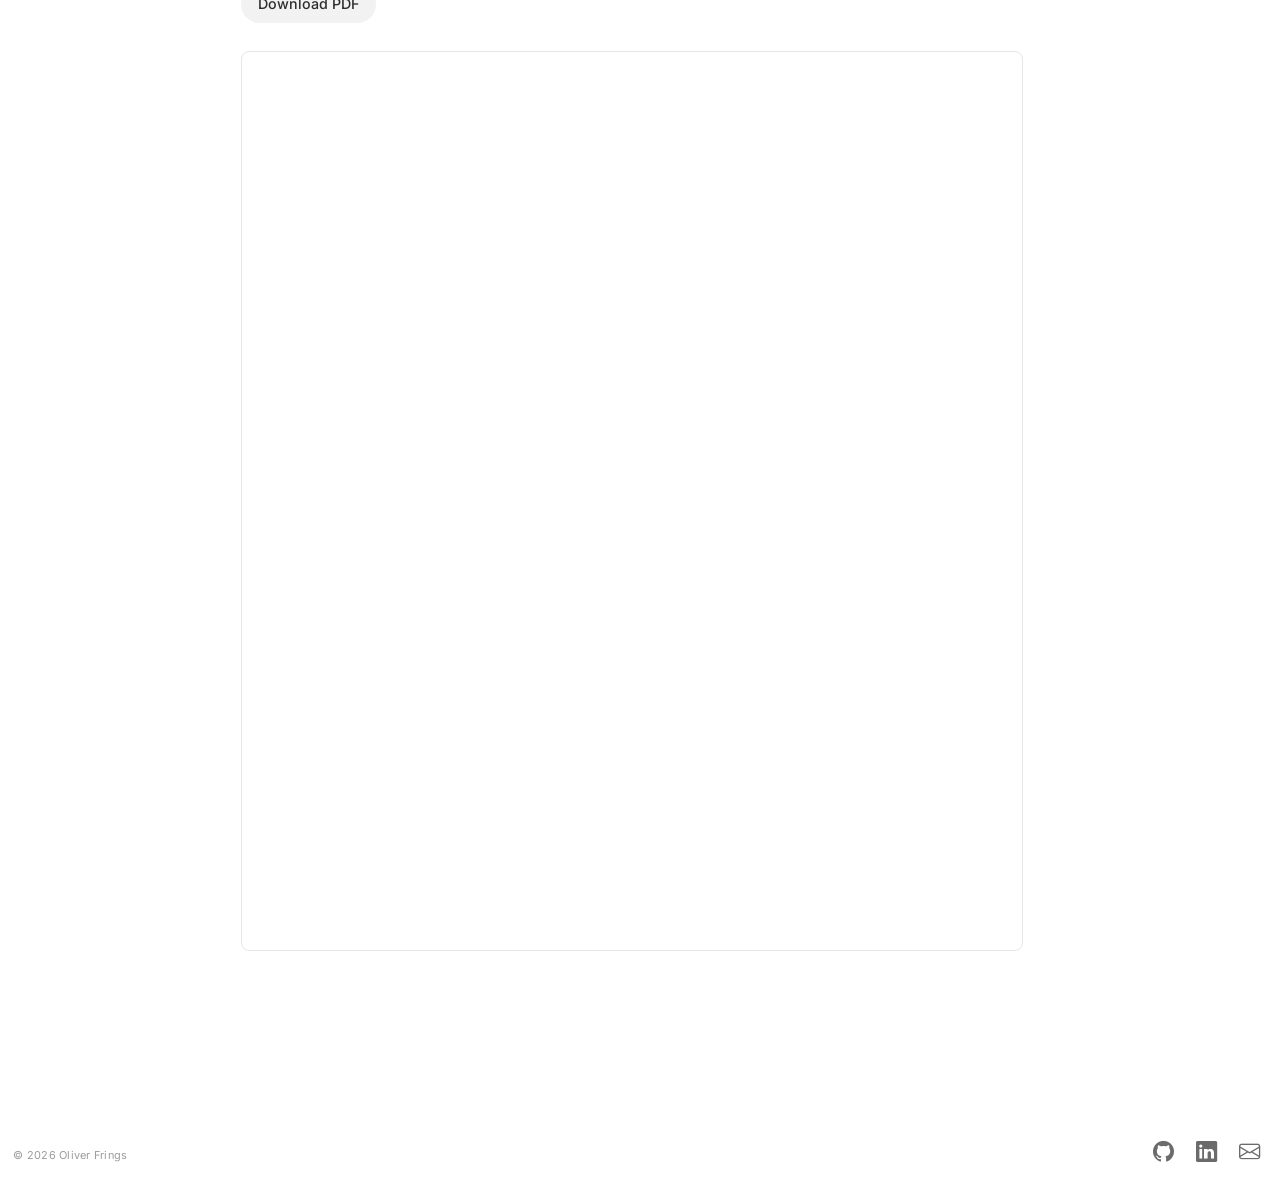
==== commit 138e61bf: "Homepage down to About + Positions; Education/Awards/Grants move to CV page Co-Authored-By: Claude F" ====
--- a/docs/cv.html
+++ b/docs/cv.html
@@ -168,9 +168,30 @@
 </header>
 
 
-<p><span class="lead-line">The complete academic record as a single PDF.</span></p>
-<section id="curriculum-vitae" class="level2">
-<h2 class="anchored" data-anchor-id="curriculum-vitae">Curriculum vitae</h2>
+<p><span class="lead-line">Education, awards, and grants below; the complete record as a PDF at the end.</span></p>
+<section id="education" class="level2">
+<h2 class="anchored" data-anchor-id="education">Education</h2>
+<p><span class="when">2023–2026</span> <span class="what">PhD in Economics</span> <span class="meta">AgroParisTech, Bureau d’Économie Théorique et Appliquée (BETA), Nancy &amp; Palaiseau — expected December 2026</span></p>
+<p><span class="when">2020–2022</span> <span class="what">MSc in European Forestry (Erasmus Mundus)</span> <span class="meta">University of Eastern Finland &amp; University of Lleida — thesis published in <em>Ecological Economics</em> (2023)</span></p>
+<p><span class="when">2016–2020</span> <span class="what">BSc in Forest Sciences</span> <span class="meta">Dresden University of Technology</span></p>
+</section>
+<section id="awards" class="level2">
+<h2 class="anchored" data-anchor-id="awards">Awards</h2>
+<p><span class="when">2024</span> <span class="what">Highly Commended Paper Award</span> <span class="meta">8th Workshop on Non-Market Valuation, University of Leeds</span></p>
+<p><span class="when">2023</span> <span class="what">Extraordinary Prize for Master’s Degrees</span> <span class="meta">University of Lleida — best academic record 2021/22</span></p>
+</section>
+<section id="grants" class="level2">
+<h2 class="anchored" data-anchor-id="grants">Grants</h2>
+<p><span class="when">2025</span> <span class="what">FOCUSED Seed Project Grant</span> <span class="meta">AAP ARTEMIS — €15,000 project grant, €2,000 allocated to survey expansion</span></p>
+<p><span class="when">2024</span> <span class="what">FairCarboN Research Exchange Grant</span> <span class="meta">French National Research Agency — €7,000, research exchange to the University of Cambridge</span></p>
+<p><span class="when">2024</span> <span class="what">DrEAM Research Exchange Grant</span> <span class="meta">University of Lorraine — €5,300, research exchange to the University of Cambridge</span></p>
+<p><span class="when">2024</span> <span class="what">ABIES Research Exchange Grant</span> <span class="meta">AgroParisTech — €1,000, research exchange to the University of Cambridge</span></p>
+<p><span class="when">2024–2026</span> <span class="what">Agreenium (EIR-A) — DESSE International Mobility Grant</span> <span class="meta">INRAE / Agreenium — €2,000, research exchange to the University of Cambridge</span></p>
+<p><span class="when">2022</span> <span class="what">ORION Master’s Grant</span> <span class="meta">French National Research Agency — €7,000, research scholarship for excellent foreign students</span></p>
+<p><span class="when">2021</span> <span class="what">ETSEA Grant Programme</span> <span class="meta">University of Lleida — €2,500, Erasmus Mundus European Forestry scholarship</span></p>
+</section>
+<section id="full-document" class="level2">
+<h2 class="anchored" data-anchor-id="full-document">Full document</h2>
 <p><a href="assets/CV_Oliver_Frings.pdf" class="pill">Download PDF</a></p>
 <iframe src="assets/CV_Oliver_Frings.pdf" width="100%" height="900">
 </iframe>
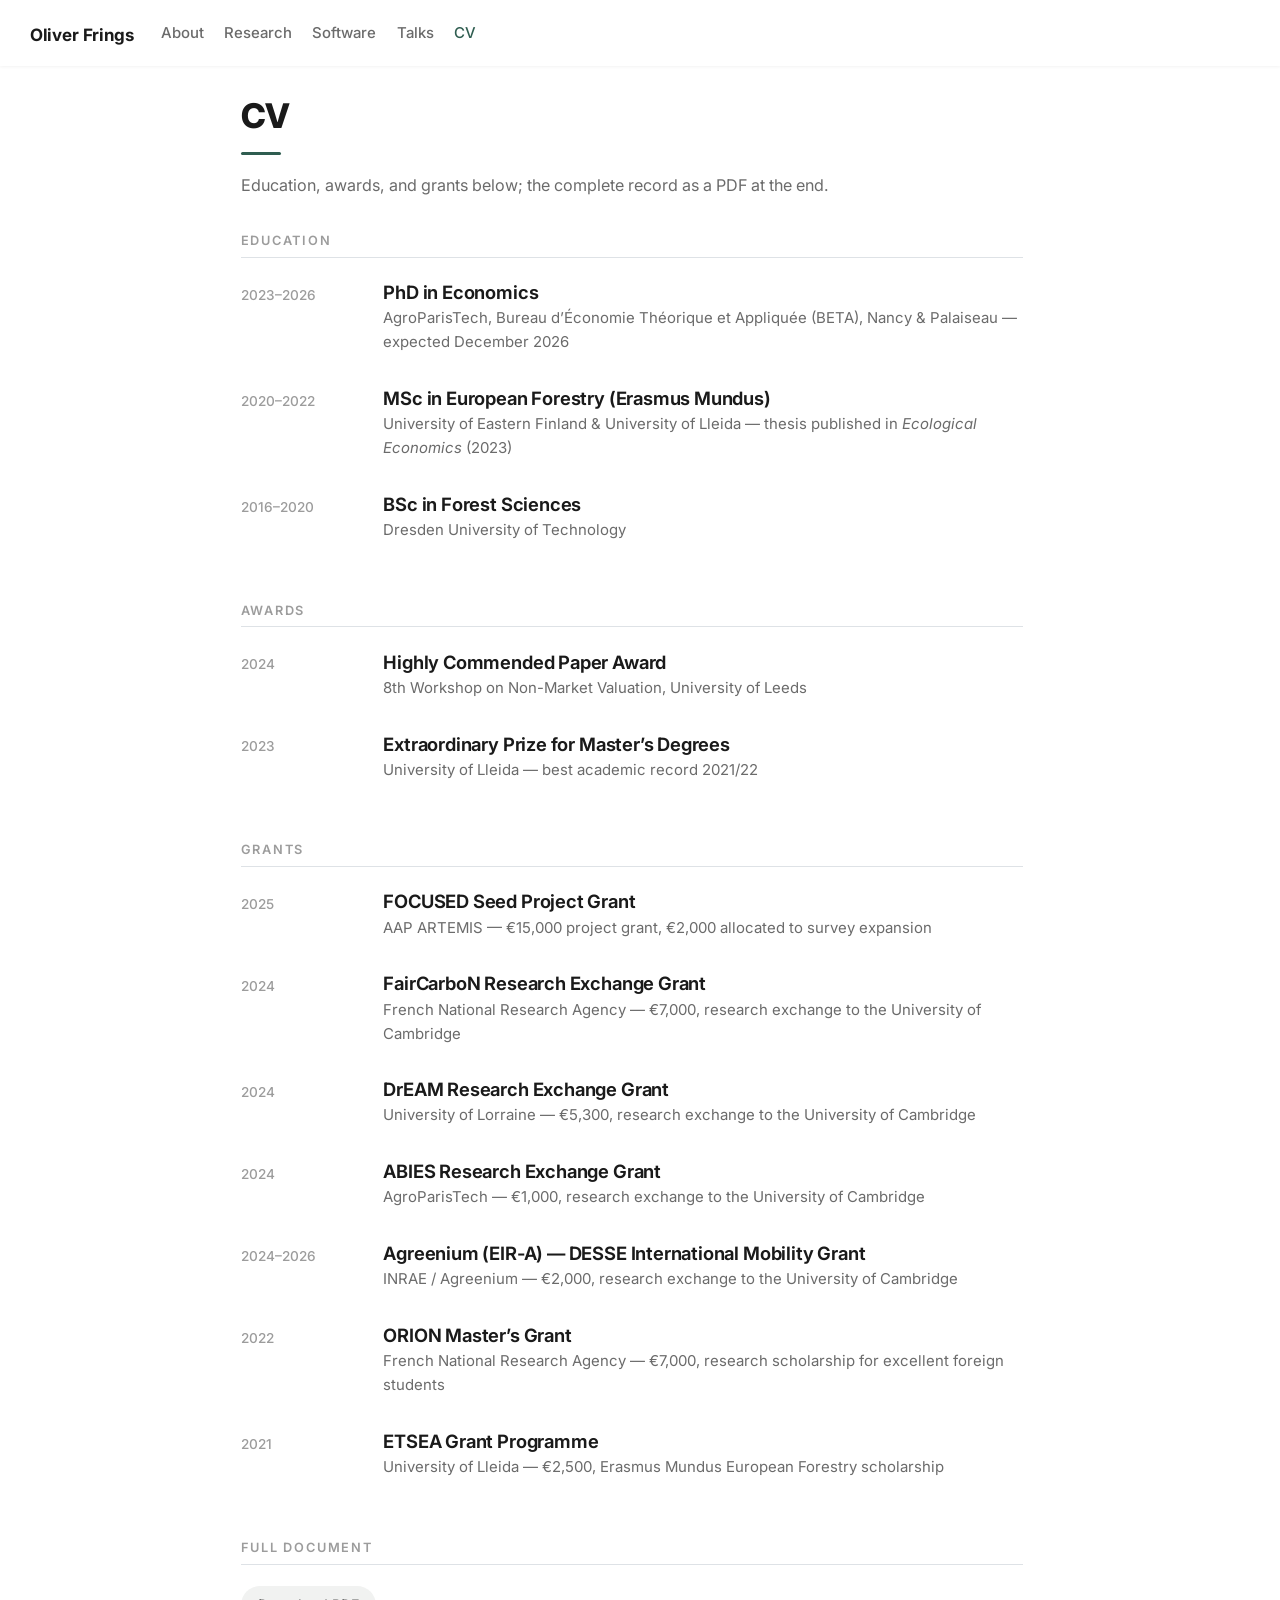
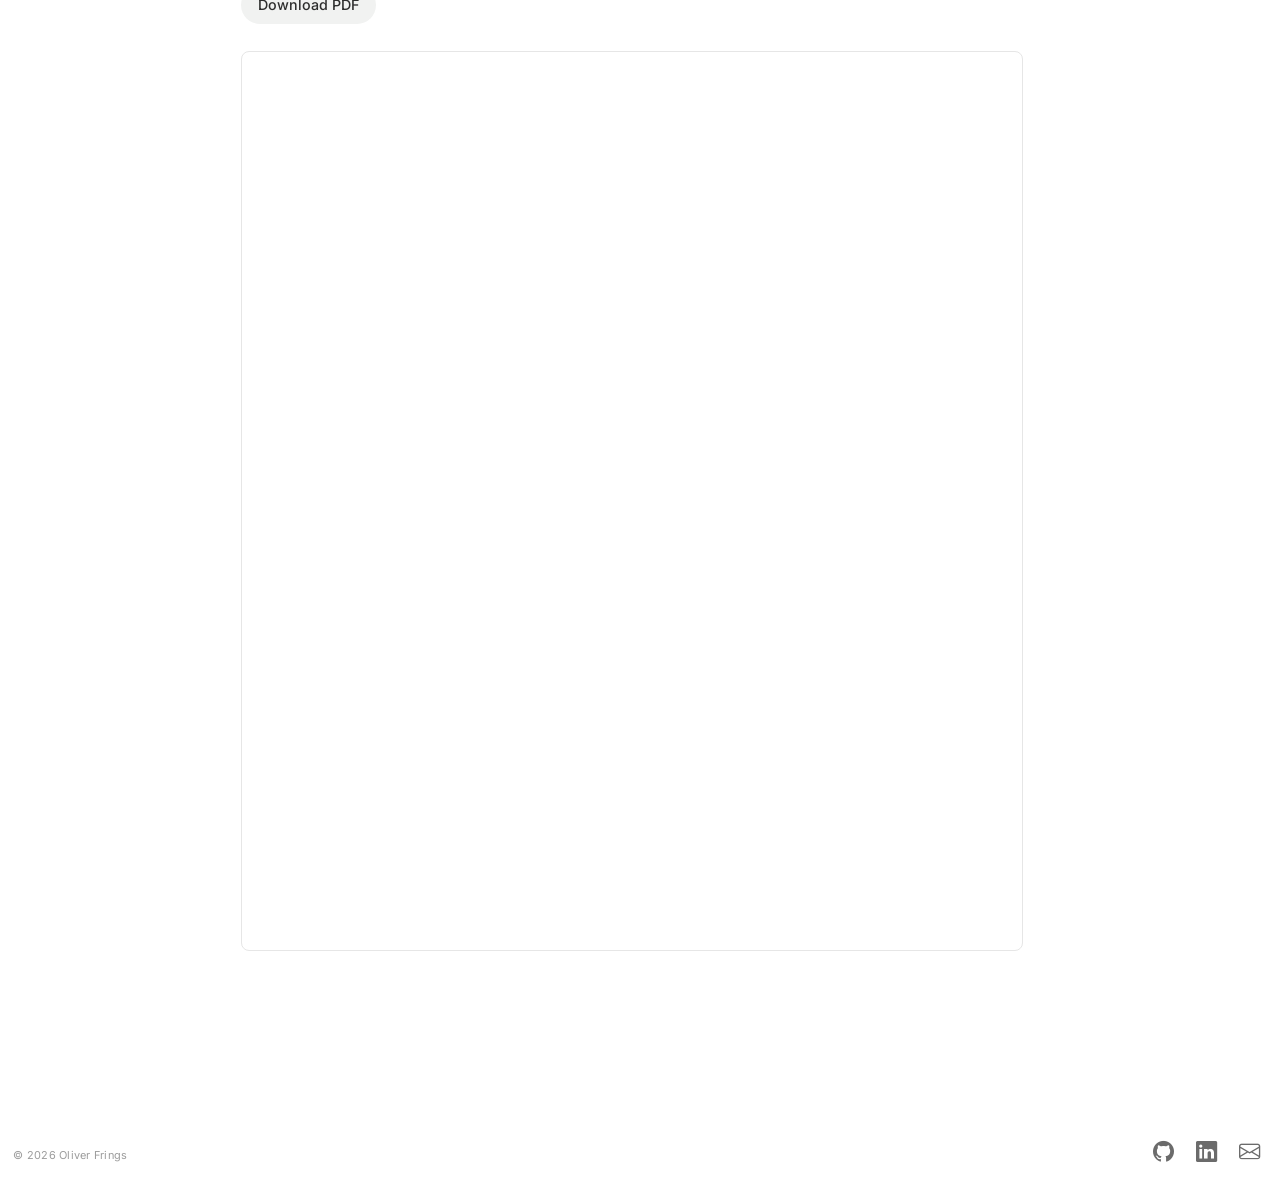
==== commit 1fc4196a: "Header scrolls with the page like Yalla; no fixed bar or hide/show animation Co-Authored-By: Claude " ====
--- a/docs/cv.html
+++ b/docs/cv.html
@@ -40,7 +40,7 @@
 <link href="site_libs/quarto-html/quarto-syntax-highlighting-15634bcf2e68342d4ad2dfa704d543f6.css" rel="stylesheet" id="quarto-text-highlighting-styles">
 <script src="site_libs/bootstrap/bootstrap.min.js"></script>
 <link href="site_libs/bootstrap/bootstrap-icons.css" rel="stylesheet">
-<link href="site_libs/bootstrap/bootstrap-92b9740aed31e98cfaa39617125f1cf5.min.css" rel="stylesheet" append-hash="true" id="quarto-bootstrap" data-mode="light">
+<link href="site_libs/bootstrap/bootstrap-9300965e57e082ead9dac98f6e13ea25.min.css" rel="stylesheet" append-hash="true" id="quarto-bootstrap" data-mode="light">
 <script id="quarto-search-options" type="application/json">{
   "language": {
     "search-no-results-text": "No results",
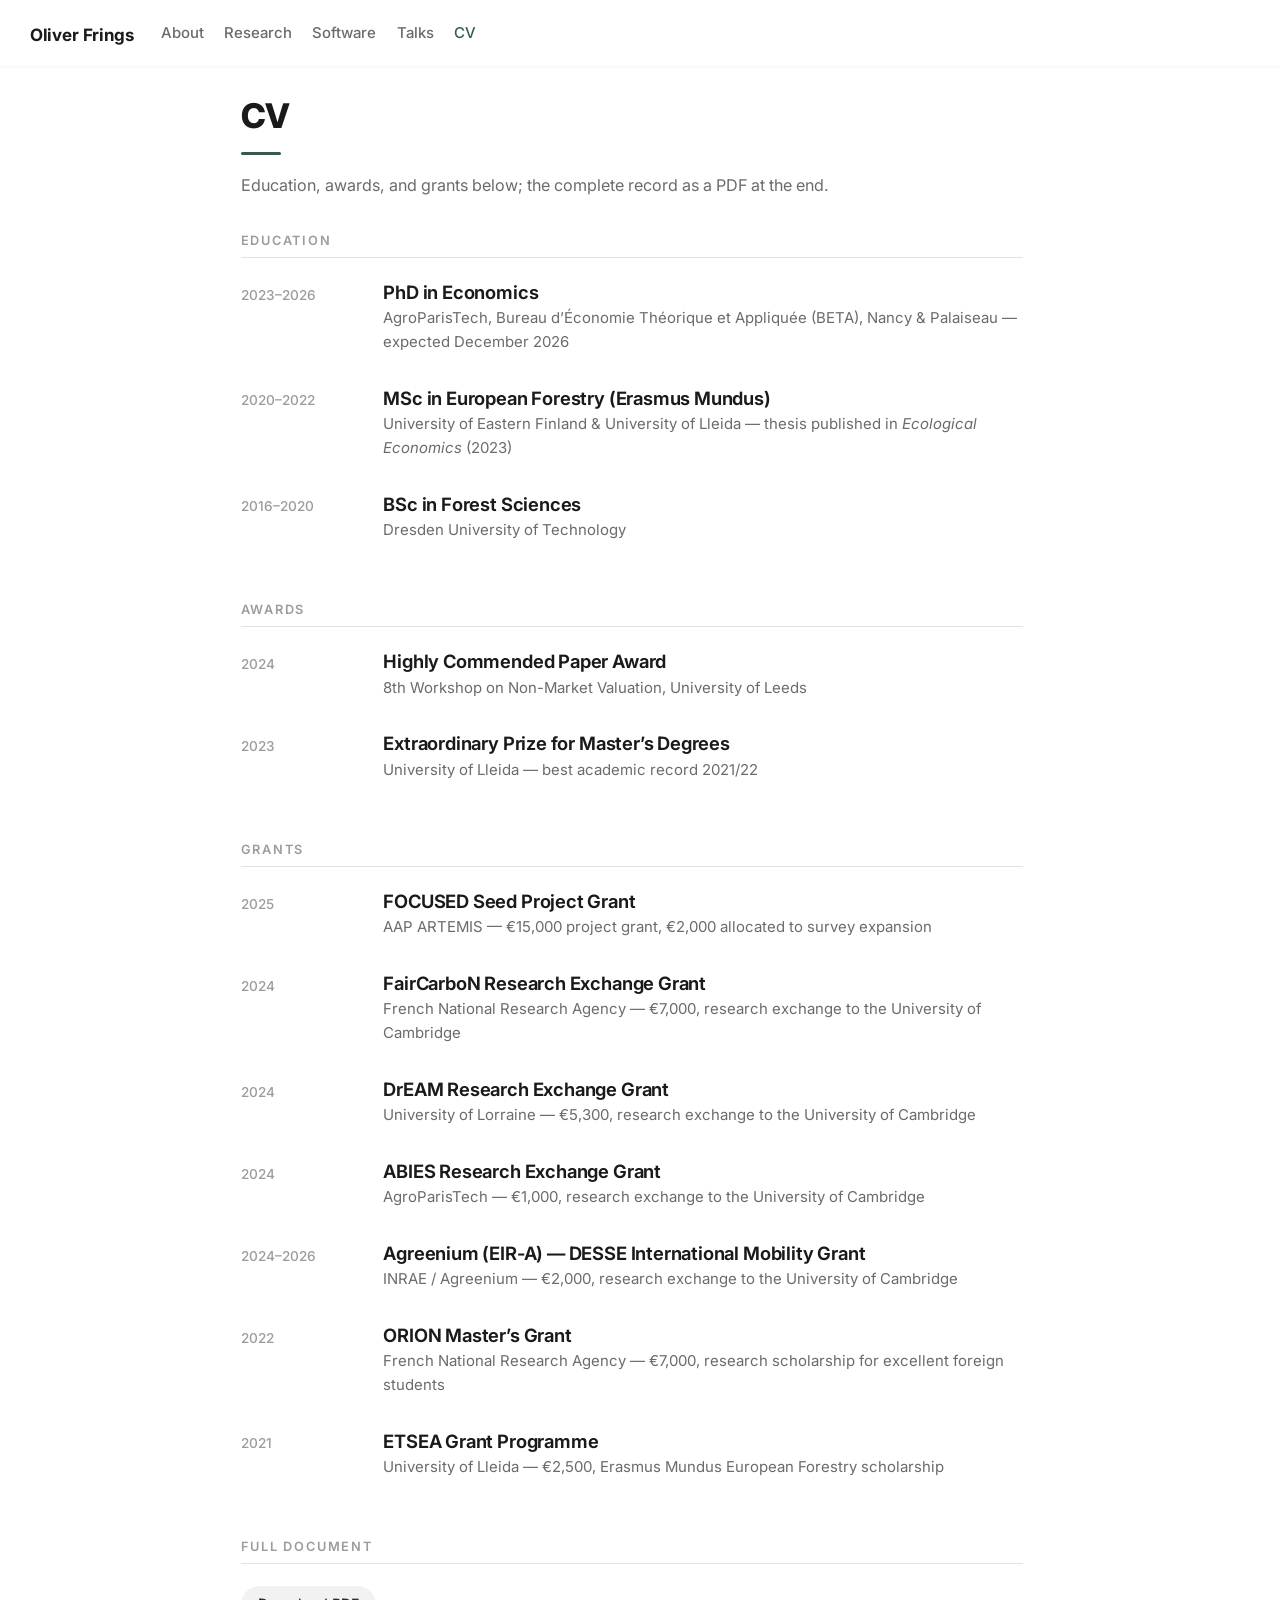
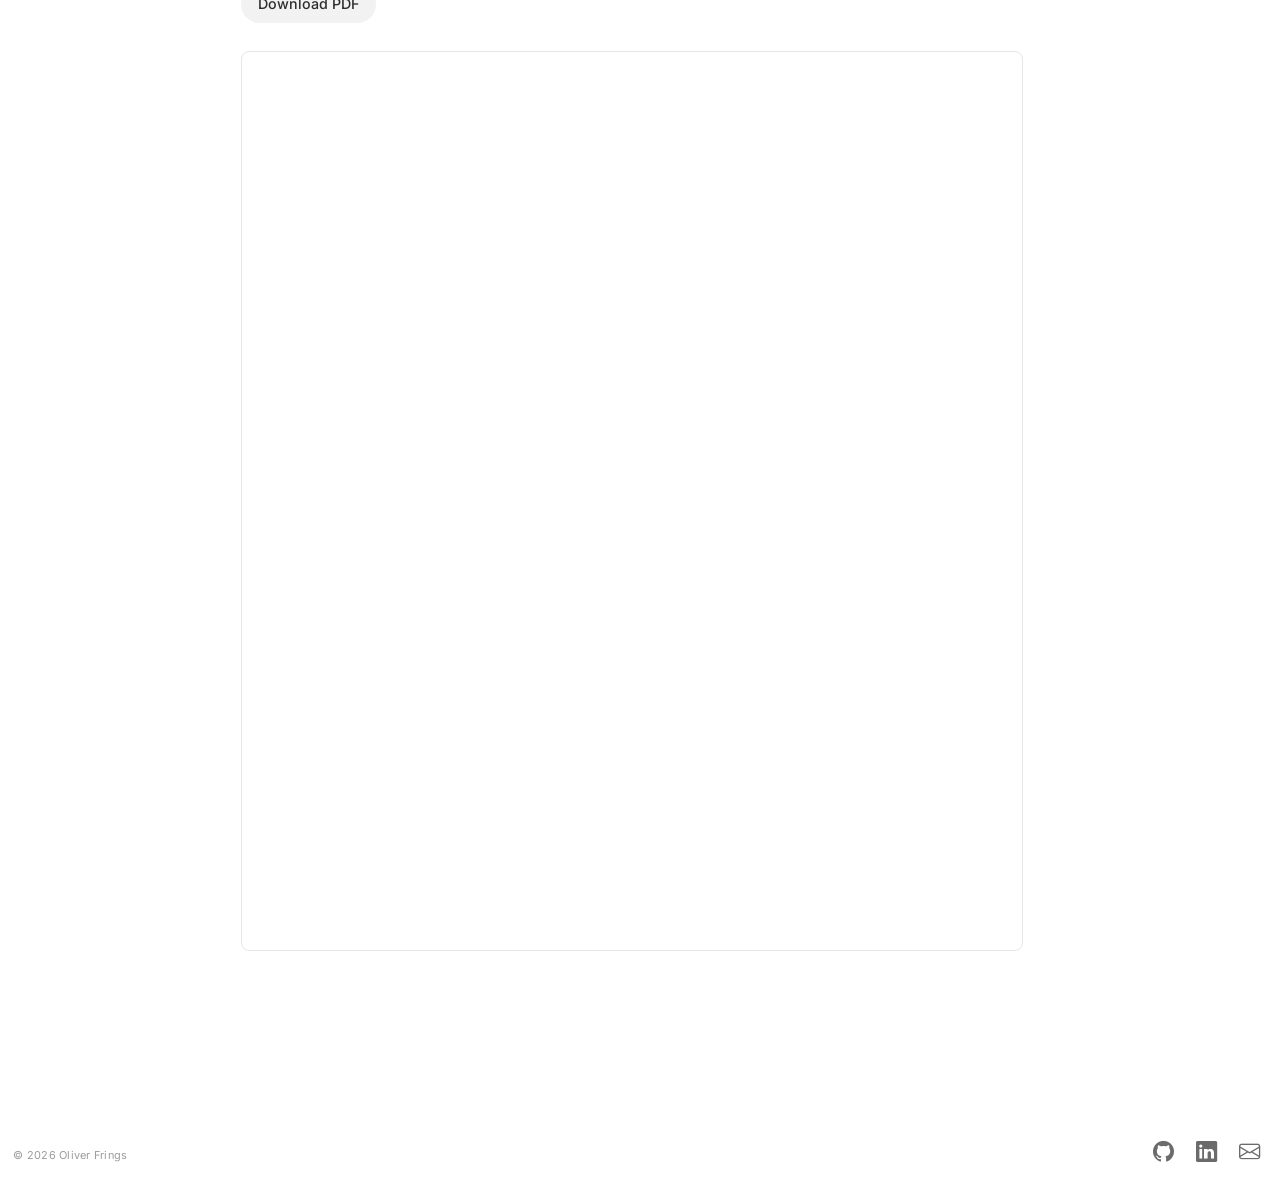
==== commit 97c9ace7: "Header tracks scroll 1:1 (Yalla-style reveal on scroll up anywhere) Co-Authored-By: Claude Fable 5 <" ====
--- a/docs/cv.html
+++ b/docs/cv.html
@@ -40,7 +40,7 @@
 <link href="site_libs/quarto-html/quarto-syntax-highlighting-15634bcf2e68342d4ad2dfa704d543f6.css" rel="stylesheet" id="quarto-text-highlighting-styles">
 <script src="site_libs/bootstrap/bootstrap.min.js"></script>
 <link href="site_libs/bootstrap/bootstrap-icons.css" rel="stylesheet">
-<link href="site_libs/bootstrap/bootstrap-9300965e57e082ead9dac98f6e13ea25.min.css" rel="stylesheet" append-hash="true" id="quarto-bootstrap" data-mode="light">
+<link href="site_libs/bootstrap/bootstrap-0c1dfcf6d3d6fc055d01d5c4bc7f28ff.min.css" rel="stylesheet" append-hash="true" id="quarto-bootstrap" data-mode="light">
 <script id="quarto-search-options" type="application/json">{
   "language": {
     "search-no-results-text": "No results",
@@ -639,6 +639,24 @@
   </div>
 </footer>
 <script>
+// Header tracks the scroll 1:1 (Yalla-style): slides out with
+// downward scroll, slides back in step with upward scroll
+(function () {
+  var header = document.getElementById('quarto-header');
+  if (!header) return;
+  var lastY = window.scrollY, ty = 0;
+  window.addEventListener('scroll', function () {
+    var y = Math.max(0, window.scrollY);
+    var d = y - lastY;
+    lastY = y;
+    var h = header.offsetHeight;
+    ty = Math.min(0, Math.max(-h, ty - d));
+    if (y <= 0) ty = 0;
+    header.style.transform = 'translateY(' + ty + 'px)';
+  }, { passive: true });
+})();
+</script>
+<script>
 // Swipe left/right on touch devices to move between pages
 (function () {
   if (!('ontouchstart' in window)) return;
